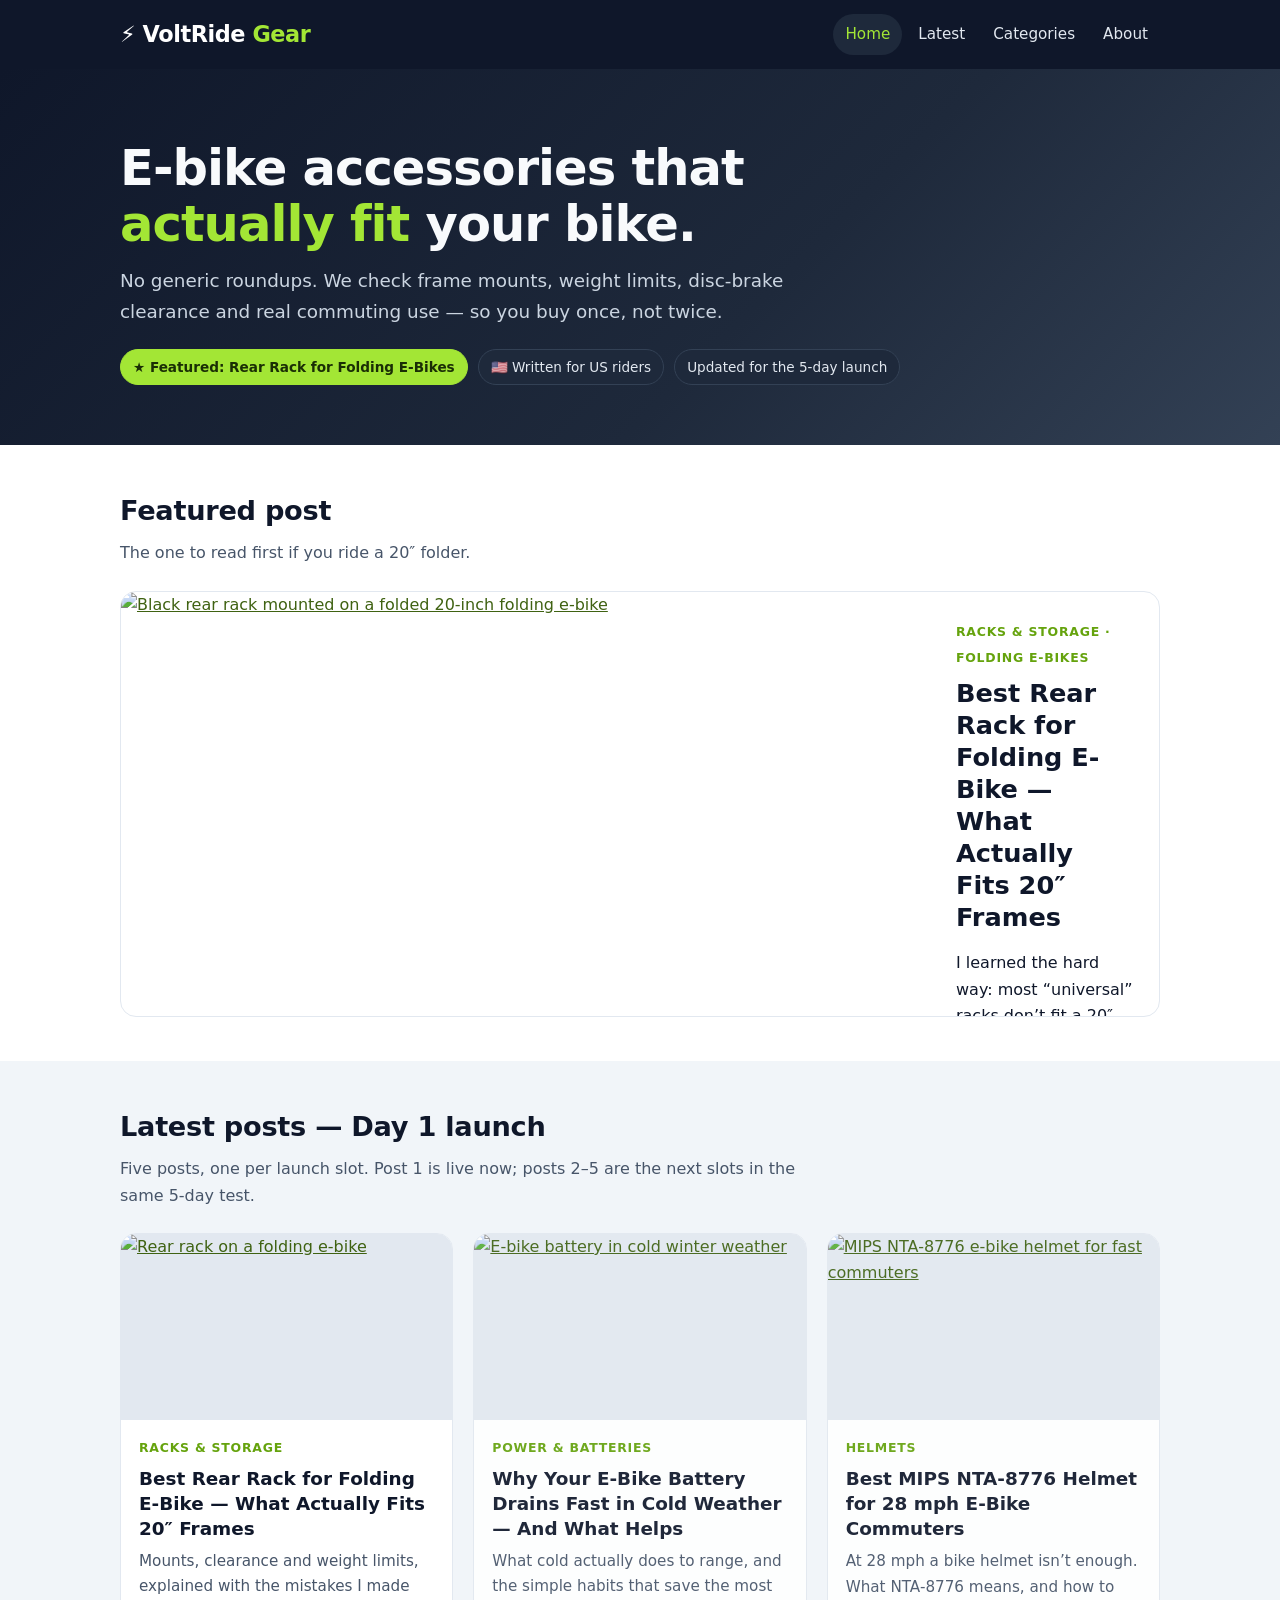
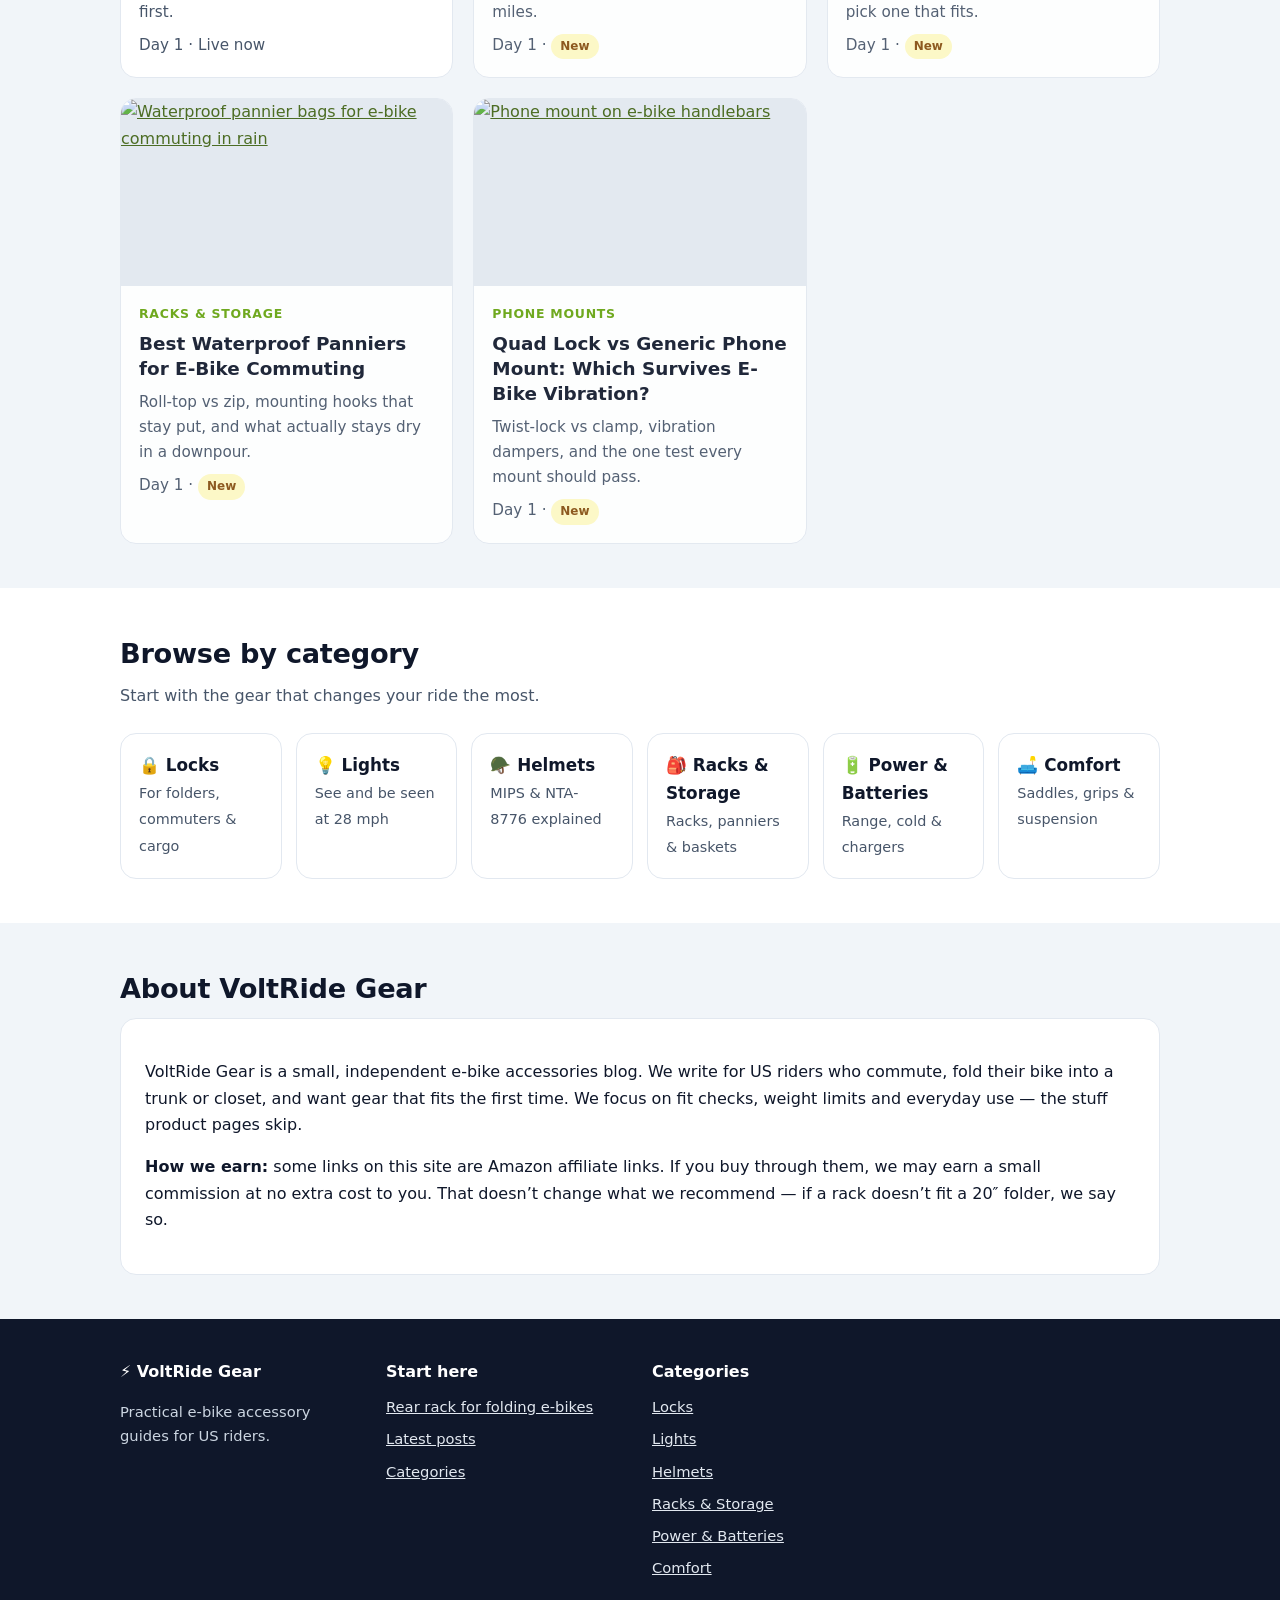
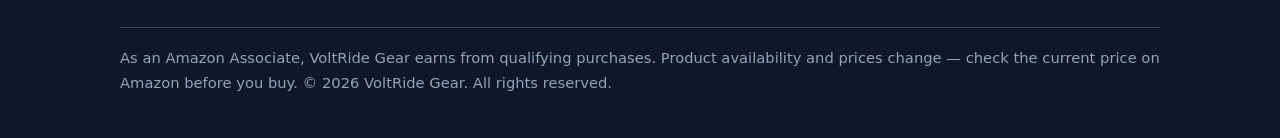
==== index.html @ 729a1bc6 "VoltRide Gear launch: homepage + 5 e-bike accessory posts" ====
<!DOCTYPE html>
<html lang="en-US">
<head>
<meta charset="UTF-8">
<meta name="viewport" content="width=device-width, initial-scale=1.0">
<title>VoltRide Gear — E-Bike Accessories That Actually Fit</title>
<meta name="description" content="VoltRide Gear is a practical e-bike accessories blog for US riders: folding e-bike racks, cold-weather batteries, NTA-8776 helmets, panniers and phone mounts — tested for fit, not hype.">
<meta property="og:type" content="website">
<meta property="og:title" content="VoltRide Gear — E-Bike Accessories That Actually Fit">
<meta property="og:description" content="Practical e-bike accessory guides for US riders: fit, weight limits, and real-world use — no hype.">
<meta property="og:url" content="https://rizveez.github.io/ebike/">
<meta property="og:image" content="assets/featured-rear-rack-folding-ebike.jpg">
<meta name="twitter:card" content="summary_large_image">
<link rel="stylesheet" href="styles.css">
<link rel="icon" href="data:image/svg+xml,<svg xmlns='http://www.w3.org/2000/svg' viewBox='0 0 100 100'><text y='.9em' font-size='90'>⚡</text></svg>">
<script type="application/ld+json">
{"@context":"https://schema.org","@type":"Blog","name":"VoltRide Gear","description":"Practical e-bike accessories guides for US riders.","url":"https://rizveez.github.io/ebike/","inLanguage":"en-US"}
</script>
</head>
<body>
<a class="skip" href="#main">Skip to content</a>
<header class="site-header">
  <div class="container">
    <a class="logo" href="index.html">⚡ VoltRide <span>Gear</span></a>
    <nav class="main-nav" aria-label="Main navigation">
      <a class="active" href="index.html">Home</a>
      <a href="#latest">Latest</a>
      <a href="#categories">Categories</a>
      <a href="#about">About</a>
    </nav>
  </div>
</header>

<main id="main">
  <section class="hero">
    <div class="container">
      <h1>E-bike accessories that <em>actually fit</em> your bike.</h1>
      <p class="lede">No generic roundups. We check frame mounts, weight limits, disc-brake clearance and real commuting use — so you buy once, not twice.</p>
      <div class="hero-meta">
        <a class="pill hot" href="posts/best-rear-rack-folding-ebike.html">★ Featured: Rear Rack for Folding E-Bikes</a>
        <span class="pill">🇺🇸 Written for US riders</span>
        <span class="pill">Updated for the 5-day launch</span>
      </div>
    </div>
  </section>

  <section class="section">
    <div class="container">
      <h2>Featured post</h2>
      <p class="sub">The one to read first if you ride a 20″ folder.</p>
      <article class="featured-card">
        <a href="posts/best-rear-rack-folding-ebike.html"><img src="assets/featured-rear-rack-folding-ebike.jpg" alt="Black rear rack mounted on a folded 20-inch folding e-bike" width="1200" height="630" loading="eager"></a>
        <div class="featured-body">
          <span class="card-cat">Racks &amp; Storage · Folding E-Bikes</span>
          <h3><a href="posts/best-rear-rack-folding-ebike.html">Best Rear Rack for Folding E-Bike — What Actually Fits 20″ Frames</a></h3>
          <p>I learned the hard way: most “universal” racks don’t fit a 20″ folder. Here’s how to check your mounts, brake clearance and weight limit before you order — plus the rack styles that work.</p>
          <p class="card-meta">Day 1 · ~11 min read · By VoltRide Gear</p>
          <p><a class="btn" href="posts/best-rear-rack-folding-ebike.html">Read the guide →</a></p>
        </div>
      </article>
    </div>
  </section>

  <section class="section alt" id="latest">
    <div class="container">
      <h2>Latest posts — Day 1 launch</h2>
      <p class="sub">Five posts, one per launch slot. Post 1 is live now; posts 2–5 are the next slots in the same 5-day test.</p>
      <div class="card-grid">
        <article class="card">
          <a href="posts/best-rear-rack-folding-ebike.html"><img src="assets/featured-rear-rack-folding-ebike.jpg" alt="Rear rack on a folding e-bike" width="1200" height="630" loading="lazy"></a>
          <div class="card-body">
            <span class="card-cat">Racks &amp; Storage</span>
            <h3><a href="posts/best-rear-rack-folding-ebike.html">Best Rear Rack for Folding E-Bike — What Actually Fits 20″ Frames</a></h3>
            <p>Mounts, clearance and weight limits, explained with the mistakes I made first.</p>
            <p class="card-meta">Day 1 · Live now</p>
          </div>
        </article>
        <article class="card coming">
          <a href="posts/why-ebike-battery-drains-fast-cold-weather.html"><img src="https://tse3.mm.bing.net/th?q=ebike+battery+draining+fast+in+cold+winter+weather" alt="E-bike battery in cold winter weather" width="1200" height="630" loading="lazy"></a>
          <div class="card-body">
            <span class="card-cat">Power &amp; Batteries</span>
            <h3><a href="posts/why-ebike-battery-drains-fast-cold-weather.html">Why Your E-Bike Battery Drains Fast in Cold Weather — And What Helps</a></h3>
            <p>What cold actually does to range, and the simple habits that save the most miles.</p>
            <p class="card-meta">Day 1 · <span class="badge-soon">New</span></p>
          </div>
        </article>
        <article class="card coming">
          <a href="posts/best-mips-nta-8776-helmet-28mph-ebike-commuter.html"><img src="https://tse3.mm.bing.net/th?q=MIPS+NTA-8776+ebike+helmet+28mph+commuter" alt="MIPS NTA-8776 e-bike helmet for fast commuters" width="1200" height="630" loading="lazy"></a>
          <div class="card-body">
            <span class="card-cat">Helmets</span>
            <h3><a href="posts/best-mips-nta-8776-helmet-28mph-ebike-commuter.html">Best MIPS NTA-8776 Helmet for 28 mph E-Bike Commuters</a></h3>
            <p>At 28 mph a bike helmet isn’t enough. What NTA-8776 means, and how to pick one that fits.</p>
            <p class="card-meta">Day 1 · <span class="badge-soon">New</span></p>
          </div>
        </article>
        <article class="card coming">
          <a href="posts/best-waterproof-panniers-ebike-commuting.html"><img src="https://tse3.mm.bing.net/th?q=waterproof+pannier+bags+ebike+commuting+rain" alt="Waterproof pannier bags for e-bike commuting in rain" width="1200" height="630" loading="lazy"></a>
          <div class="card-body">
            <span class="card-cat">Racks &amp; Storage</span>
            <h3><a href="posts/best-waterproof-panniers-ebike-commuting.html">Best Waterproof Panniers for E-Bike Commuting</a></h3>
            <p>Roll-top vs zip, mounting hooks that stay put, and what actually stays dry in a downpour.</p>
            <p class="card-meta">Day 1 · <span class="badge-soon">New</span></p>
          </div>
        </article>
        <article class="card coming">
          <a href="posts/quad-lock-vs-generic-phone-mount-ebike-vibration.html"><img src="https://tse3.mm.bing.net/th?q=Quad+Lock+vs+generic+phone+mount+ebike+vibration" alt="Phone mount on e-bike handlebars" width="1200" height="630" loading="lazy"></a>
          <div class="card-body">
            <span class="card-cat">Phone Mounts</span>
            <h3><a href="posts/quad-lock-vs-generic-phone-mount-ebike-vibration.html">Quad Lock vs Generic Phone Mount: Which Survives E-Bike Vibration?</a></h3>
            <p>Twist-lock vs clamp, vibration dampers, and the one test every mount should pass.</p>
            <p class="card-meta">Day 1 · <span class="badge-soon">New</span></p>
          </div>
        </article>
      </div>
    </div>
  </section>

  <section class="section" id="categories">
    <div class="container">
      <h2>Browse by category</h2>
      <p class="sub">Start with the gear that changes your ride the most.</p>
      <div class="cat-grid">
        <a class="cat" href="#latest"><strong>🔒 Locks</strong><span>For folders, commuters &amp; cargo</span></a>
        <a class="cat" href="#latest"><strong>💡 Lights</strong><span>See and be seen at 28 mph</span></a>
        <a class="cat" href="#latest"><strong>🪖 Helmets</strong><span>MIPS &amp; NTA-8776 explained</span></a>
        <a class="cat" href="posts/best-rear-rack-folding-ebike.html"><strong>🎒 Racks &amp; Storage</strong><span>Racks, panniers &amp; baskets</span></a>
        <a class="cat" href="#latest"><strong>🔋 Power &amp; Batteries</strong><span>Range, cold &amp; chargers</span></a>
        <a class="cat" href="#latest"><strong>🛋️ Comfort</strong><span>Saddles, grips &amp; suspension</span></a>
      </div>
    </div>
  </section>

  <section class="section alt" id="about">
    <div class="container">
      <h2>About VoltRide Gear</h2>
      <div class="about-box">
        <p>VoltRide Gear is a small, independent e-bike accessories blog. We write for US riders who commute, fold their bike into a trunk or closet, and want gear that fits the first time. We focus on fit checks, weight limits and everyday use — the stuff product pages skip.</p>
        <p><strong>How we earn:</strong> some links on this site are Amazon affiliate links. If you buy through them, we may earn a small commission at no extra cost to you. That doesn’t change what we recommend — if a rack doesn’t fit a 20″ folder, we say so.</p>
      </div>
    </div>
  </section>
</main>

<footer class="site-footer">
  <div class="container">
    <div>
      <h4>⚡ VoltRide Gear</h4>
      <p>Practical e-bike accessory guides for US riders.</p>
    </div>
    <div>
      <h4>Start here</h4>
      <ul>
        <li><a href="posts/best-rear-rack-folding-ebike.html">Rear rack for folding e-bikes</a></li>
        <li><a href="#latest">Latest posts</a></li>
        <li><a href="#categories">Categories</a></li>
      </ul>
    </div>
    <div>
      <h4>Categories</h4>
      <ul>
        <li><a href="#categories">Locks</a></li>
        <li><a href="#categories">Lights</a></li>
        <li><a href="#categories">Helmets</a></li>
        <li><a href="#categories">Racks &amp; Storage</a></li>
        <li><a href="#categories">Power &amp; Batteries</a></li>
        <li><a href="#categories">Comfort</a></li>
      </ul>
    </div>
    <p class="fineprint">As an Amazon Associate, VoltRide Gear earns from qualifying purchases. Product availability and prices change — check the current price on Amazon before you buy. © 2026 VoltRide Gear. All rights reserved.</p>
  </div>
</footer>
</body>
</html>
---- styles.css ----
/* VoltRide Gear — single stylesheet, homepage + post pages. Mobile-first. */
:root{
  --bg:#0f172a; --bg2:#111c33; --surface:#ffffff; --surface2:#f1f5f9;
  --ink:#0f172a; --muted:#475569; --line:#e2e8f0;
  --accent:#a3e635; --accent-dark:#65a30d; --accent-ink:#1a2e05;
  --radius:16px; --max:1080px;
  --font:system-ui,-apple-system,"Segoe UI",Roboto,Helvetica,Arial,sans-serif;
}
*{box-sizing:border-box}
body{margin:0;font-family:var(--font);color:var(--ink);background:#fff;line-height:1.65}
a{color:#3f6212}
a:hover{color:var(--accent-dark)}
img{max-width:100%;height:auto;display:block}
.container{max-width:var(--max);margin:0 auto;padding:0 20px}
.skip{position:absolute;left:-999px}
.skip:focus{left:12px;top:12px;background:#fff;padding:8px 12px;z-index:9}

/* Header / nav */
.site-header{background:var(--bg);color:#f8fafc;position:sticky;top:0;z-index:10}
.site-header .container{display:flex;align-items:center;gap:20px;padding-top:14px;padding-bottom:14px;flex-wrap:wrap}
.logo{font-size:1.4rem;font-weight:800;letter-spacing:-.02em;color:#fff;text-decoration:none;white-space:nowrap}
.logo span{color:var(--accent)}
.main-nav{margin-left:auto;display:flex;gap:4px;flex-wrap:wrap}
.main-nav a{color:#e2e8f0;text-decoration:none;padding:8px 12px;border-radius:999px;font-size:.95rem}
.main-nav a:hover,.main-nav a.active{background:#1e293b;color:var(--accent)}

/* Hero */
.hero{background:linear-gradient(135deg,#0f172a 0%,#1e293b 60%,#334155 100%);color:#f8fafc;padding:56px 0 48px}
.hero h1{font-size:clamp(2rem,5vw,3.1rem);line-height:1.12;margin:0 0 14px;letter-spacing:-.02em;max-width:720px}
.hero h1 em{font-style:normal;color:var(--accent)}
.hero p.lede{font-size:1.15rem;color:#cbd5e1;max-width:680px;margin:0 0 22px}
.hero-meta{display:flex;gap:10px;flex-wrap:wrap}
.pill{display:inline-block;background:#1e293b;border:1px solid #334155;color:#e2e8f0;border-radius:999px;padding:6px 12px;font-size:.85rem;text-decoration:none}
.pill.hot{background:var(--accent);color:var(--accent-ink);border-color:var(--accent);font-weight:700}

/* Sections */
.section{padding:44px 0}
.section h2{font-size:1.7rem;letter-spacing:-.01em;margin:0 0 6px}
.section .sub{color:var(--muted);margin:0 0 24px;max-width:720px}
.section.alt{background:var(--surface2)}

/* Cards */
.card-grid{display:grid;grid-template-columns:repeat(auto-fill,minmax(280px,1fr));gap:20px}
.card{border:1px solid var(--line);border-radius:var(--radius);overflow:hidden;background:#fff;display:flex;flex-direction:column;transition:transform .15s ease,box-shadow .15s ease}
.card:hover{transform:translateY(-3px);box-shadow:0 10px 30px rgba(15,23,42,.12)}
.card img{width:100%;aspect-ratio:16/9;object-fit:cover;background:#e2e8f0}
.card-body{padding:18px;display:flex;flex-direction:column;gap:8px;flex:1}
.card-cat{font-size:.78rem;font-weight:700;letter-spacing:.06em;text-transform:uppercase;color:var(--accent-dark)}
.card h3{margin:0;font-size:1.15rem;line-height:1.35}
.card h3 a{color:var(--ink);text-decoration:none}
.card h3 a:hover{color:var(--accent-dark)}
.card p{margin:0;color:var(--muted);font-size:.95rem;flex:1}
.card-meta{font-size:.85rem;color:#64748b}
.card.coming{opacity:.92}
.badge-soon{display:inline-block;background:#fef9c3;color:#854d0e;border-radius:999px;padding:3px 9px;font-size:.75rem;font-weight:700}
.featured-card{display:grid;grid-template-columns:1fr;gap:0;border:1px solid var(--line);border-radius:var(--radius);overflow:hidden;background:#fff}
.featured-card img{width:100%;height:100%;object-fit:cover;min-height:260px}
.featured-body{padding:26px}
.featured-body h3{font-size:1.6rem;line-height:1.25;margin:8px 0 10px}
.featured-body h3 a{color:var(--ink);text-decoration:none}
.btn{display:inline-block;background:var(--accent);color:var(--accent-ink);font-weight:700;text-decoration:none;padding:12px 20px;border-radius:999px}
.btn:hover{background:#bef264;color:var(--accent-ink)}
.btn.ghost{background:transparent;border:2px solid var(--accent);color:var(--accent)}

/* Categories */
.cat-grid{display:grid;grid-template-columns:repeat(auto-fill,minmax(160px,1fr));gap:14px}
.cat{border:1px solid var(--line);border-radius:var(--radius);padding:18px;text-decoration:none;color:var(--ink);background:#fff}
.cat:hover{border-color:var(--accent-dark)}
.cat strong{display:block;font-size:1.05rem}
.cat span{color:var(--muted);font-size:.9rem}

/* Post page */
.post-hero{background:var(--bg);color:#f8fafc;padding:40px 0 28px}
.post-hero h1{font-size:clamp(1.7rem,4.5vw,2.6rem);line-height:1.2;margin:10px 0 12px;letter-spacing:-.02em}
.post-hero .dek{color:#cbd5e1;font-size:1.1rem;max-width:760px}
.breadcrumb{font-size:.9rem;color:#94a3b8}
.breadcrumb a{color:var(--accent);text-decoration:none}
.post-meta{color:#94a3b8;font-size:.9rem;margin-top:14px}
.post-featured{margin:28px 0 8px}
.post-featured img{width:100%;border-radius:var(--radius);aspect-ratio:16/9;object-fit:cover}
.post-featured figcaption,.figcap{color:var(--muted);font-size:.85rem;margin-top:8px}
.article{max-width:760px;margin:0 auto;padding:28px 20px 48px}
.article h2{font-size:1.55rem;line-height:1.3;margin:36px 0 12px;letter-spacing:-.01em}
.article h3{font-size:1.25rem;margin:28px 0 10px}
.article p{margin:0 0 16px;font-size:1.06rem}
.article ul,.article ol{margin:0 0 18px;padding-left:24px}
.article li{margin-bottom:8px}
.article figure{margin:26px 0}
.article figure img{width:100%;border-radius:12px;aspect-ratio:16/9;object-fit:cover;background:#e2e8f0}
.article blockquote{border-left:4px solid var(--accent);background:#f7fee7;padding:14px 18px;margin:22px 0;border-radius:0 12px 12px 0}
.callout{border:1px solid var(--line);border-left:5px solid var(--accent-dark);background:#f8fafc;border-radius:12px;padding:18px 20px;margin:24px 0}
.callout h3,.callout h4{margin-top:0}
.card-row{display:grid;grid-template-columns:repeat(auto-fit,minmax(240px,1fr));gap:16px;margin:24px 0}
.mini-card{border:1px solid var(--line);border-radius:14px;padding:18px;background:#fff}
.mini-card h4{margin:0 0 8px;font-size:1.05rem}
.mini-card p{font-size:.96rem;color:var(--muted);margin:0}
.mini-card .tag{display:inline-block;background:#ecfccb;color:#3f6212;border-radius:999px;padding:3px 10px;font-size:.78rem;font-weight:700;margin-bottom:10px}
table{width:100%;border-collapse:collapse;margin:22px 0;font-size:.95rem;display:block;overflow-x:auto}
th,td{border:1px solid var(--line);padding:10px 12px;text-align:left;vertical-align:top}
th{background:var(--bg);color:#fff}
tr:nth-child(even) td{background:#f8fafc}
.verdict{background:#0f172a;color:#f8fafc;border-radius:var(--radius);padding:24px;margin:32px 0}
.verdict h2{color:var(--accent);margin-top:0}
.verdict p{color:#e2e8f0}
.faq h3{margin-bottom:4px}
.faq p{color:var(--muted)}
.disclosure{font-size:.88rem;color:var(--muted);border-top:1px solid var(--line);margin-top:36px;padding-top:16px}
.post-nav{display:flex;justify-content:space-between;gap:16px;flex-wrap:wrap;margin-top:28px}
.post-nav a{text-decoration:none;font-weight:700}

/* About / footer */
.about-box{border:1px solid var(--line);border-radius:var(--radius);padding:24px;background:#fff}
.site-footer{background:var(--bg);color:#cbd5e1;padding:40px 0 28px;margin-top:0}
.site-footer a{color:#e2e8f0}
.site-footer .container{display:grid;grid-template-columns:repeat(auto-fit,minmax(220px,1fr));gap:24px}
.site-footer h4{color:#fff;margin:0 0 10px}
.site-footer p,.site-footer li{font-size:.92rem}
.site-footer ul{list-style:none;padding:0;margin:0}
.site-footer li{margin-bottom:8px}
.fineprint{grid-column:1/-1;border-top:1px solid #334155;padding-top:18px;font-size:.85rem;color:#94a3b8}
@media(min-width:760px){
  .featured-card{grid-template-columns:1.1fr 1fr}
  .hero{padding:72px 0 60px}
}
@media(max-width:560px){
  .main-nav a{padding:6px 9px;font-size:.88rem}
  .section{padding:32px 0}
}
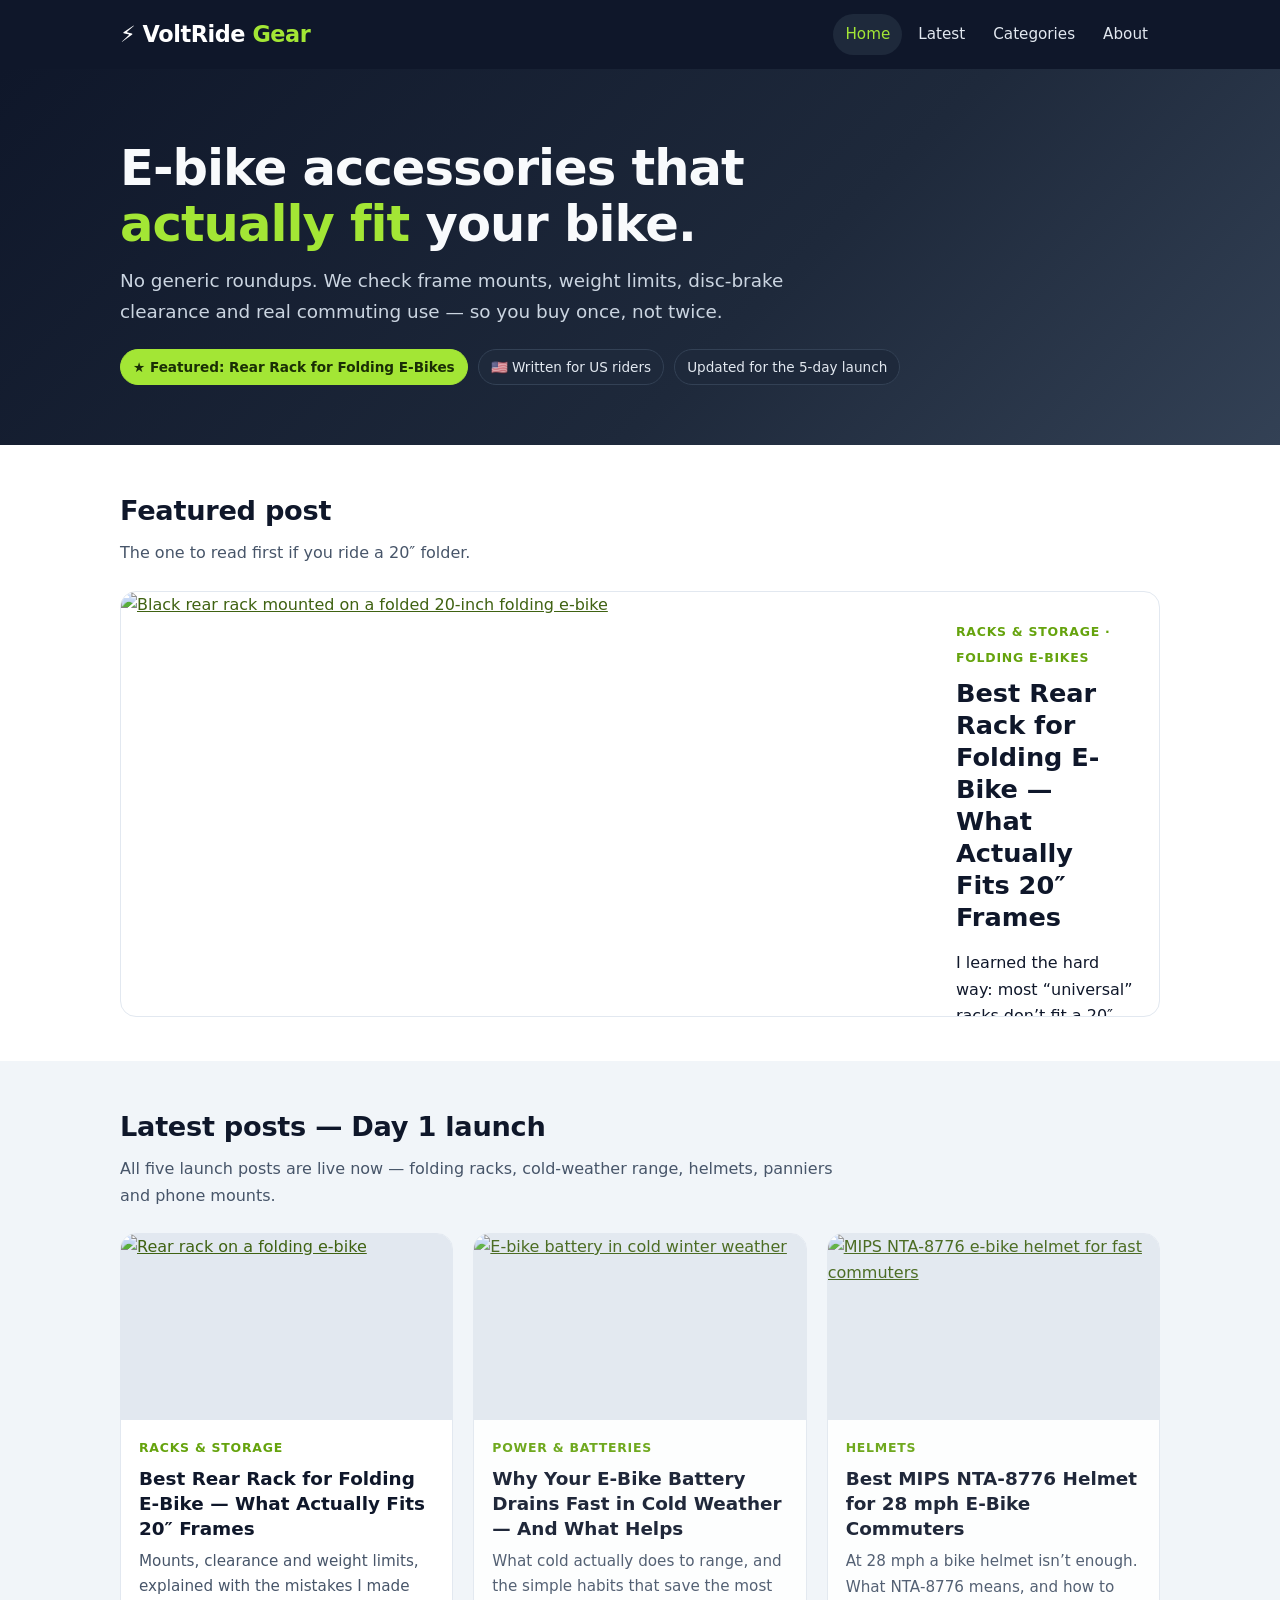
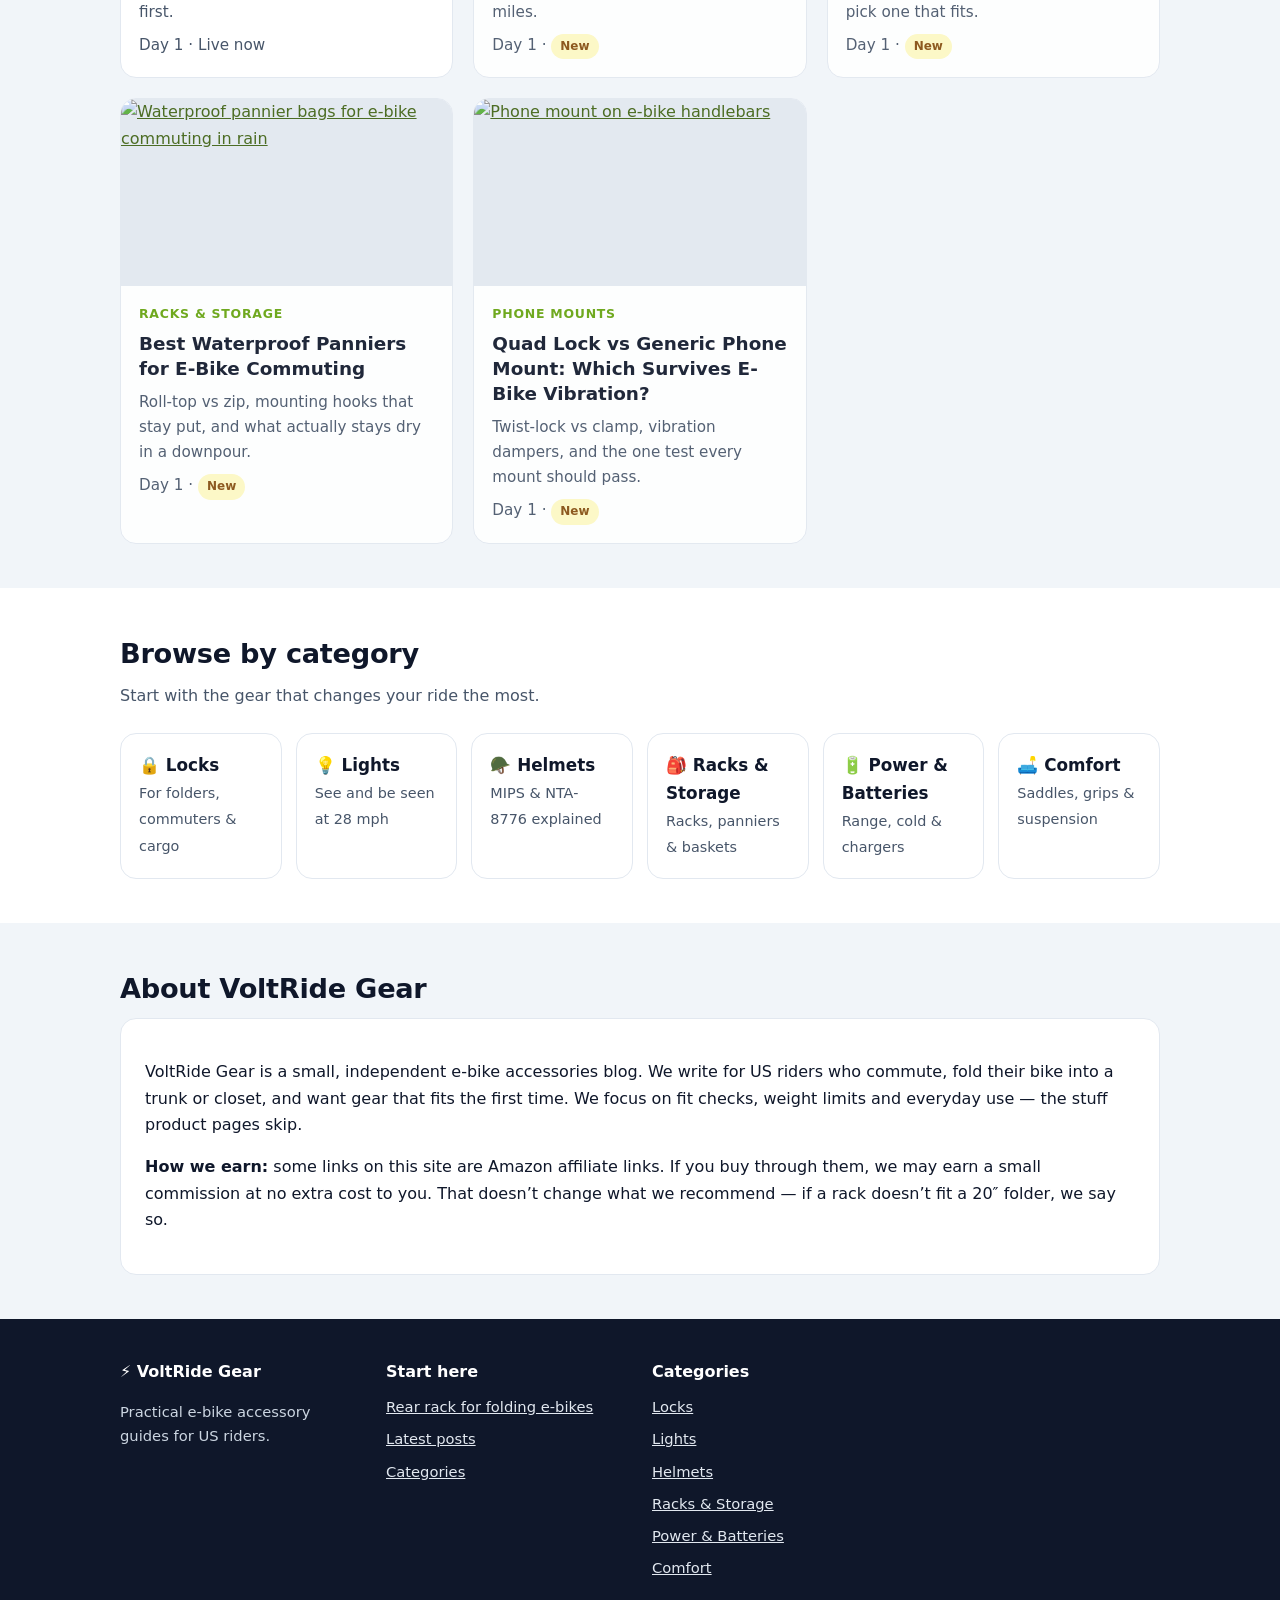
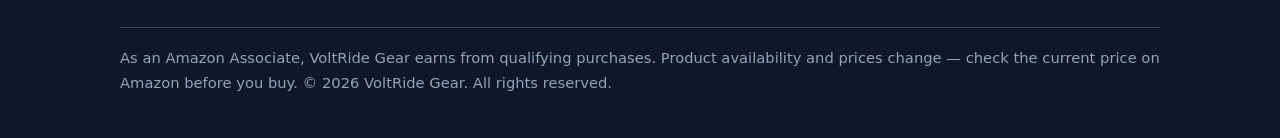
==== commit 04963d0e: "Fix homepage copy: all five launch posts are live" ====
--- a/index.html
+++ b/index.html
@@ -9,7 +9,7 @@
 <meta property="og:title" content="VoltRide Gear — E-Bike Accessories That Actually Fit">
 <meta property="og:description" content="Practical e-bike accessory guides for US riders: fit, weight limits, and real-world use — no hype.">
 <meta property="og:url" content="https://rizveez.github.io/ebike/">
-<meta property="og:image" content="assets/featured-rear-rack-folding-ebike.jpg">
+<meta property="og:image" content="https://tse3.mm.bing.net/th?q=folding+ebike+rear+rack+20+inch">
 <meta name="twitter:card" content="summary_large_image">
 <link rel="stylesheet" href="styles.css">
 <link rel="icon" href="data:image/svg+xml,<svg xmlns='http://www.w3.org/2000/svg' viewBox='0 0 100 100'><text y='.9em' font-size='90'>⚡</text></svg>">
@@ -49,7 +49,7 @@
       <h2>Featured post</h2>
       <p class="sub">The one to read first if you ride a 20″ folder.</p>
       <article class="featured-card">
-        <a href="posts/best-rear-rack-folding-ebike.html"><img src="assets/featured-rear-rack-folding-ebike.jpg" alt="Black rear rack mounted on a folded 20-inch folding e-bike" width="1200" height="630" loading="eager"></a>
+        <a href="posts/best-rear-rack-folding-ebike.html"><img src="https://tse3.mm.bing.net/th?q=folding+ebike+rear+rack+20+inch" alt="Black rear rack mounted on a folded 20-inch folding e-bike" width="1200" height="630" loading="eager"></a>
         <div class="featured-body">
           <span class="card-cat">Racks &amp; Storage · Folding E-Bikes</span>
           <h3><a href="posts/best-rear-rack-folding-ebike.html">Best Rear Rack for Folding E-Bike — What Actually Fits 20″ Frames</a></h3>
@@ -64,10 +64,10 @@
   <section class="section alt" id="latest">
     <div class="container">
       <h2>Latest posts — Day 1 launch</h2>
-      <p class="sub">Five posts, one per launch slot. Post 1 is live now; posts 2–5 are the next slots in the same 5-day test.</p>
+      <p class="sub">All five launch posts are live now — folding racks, cold-weather range, helmets, panniers and phone mounts.</p>
       <div class="card-grid">
         <article class="card">
-          <a href="posts/best-rear-rack-folding-ebike.html"><img src="assets/featured-rear-rack-folding-ebike.jpg" alt="Rear rack on a folding e-bike" width="1200" height="630" loading="lazy"></a>
+          <a href="posts/best-rear-rack-folding-ebike.html"><img src="https://tse3.mm.bing.net/th?q=folding+ebike+rear+rack+20+inch" alt="Rear rack on a folding e-bike" width="1200" height="630" loading="lazy"></a>
           <div class="card-body">
             <span class="card-cat">Racks &amp; Storage</span>
             <h3><a href="posts/best-rear-rack-folding-ebike.html">Best Rear Rack for Folding E-Bike — What Actually Fits 20″ Frames</a></h3>
